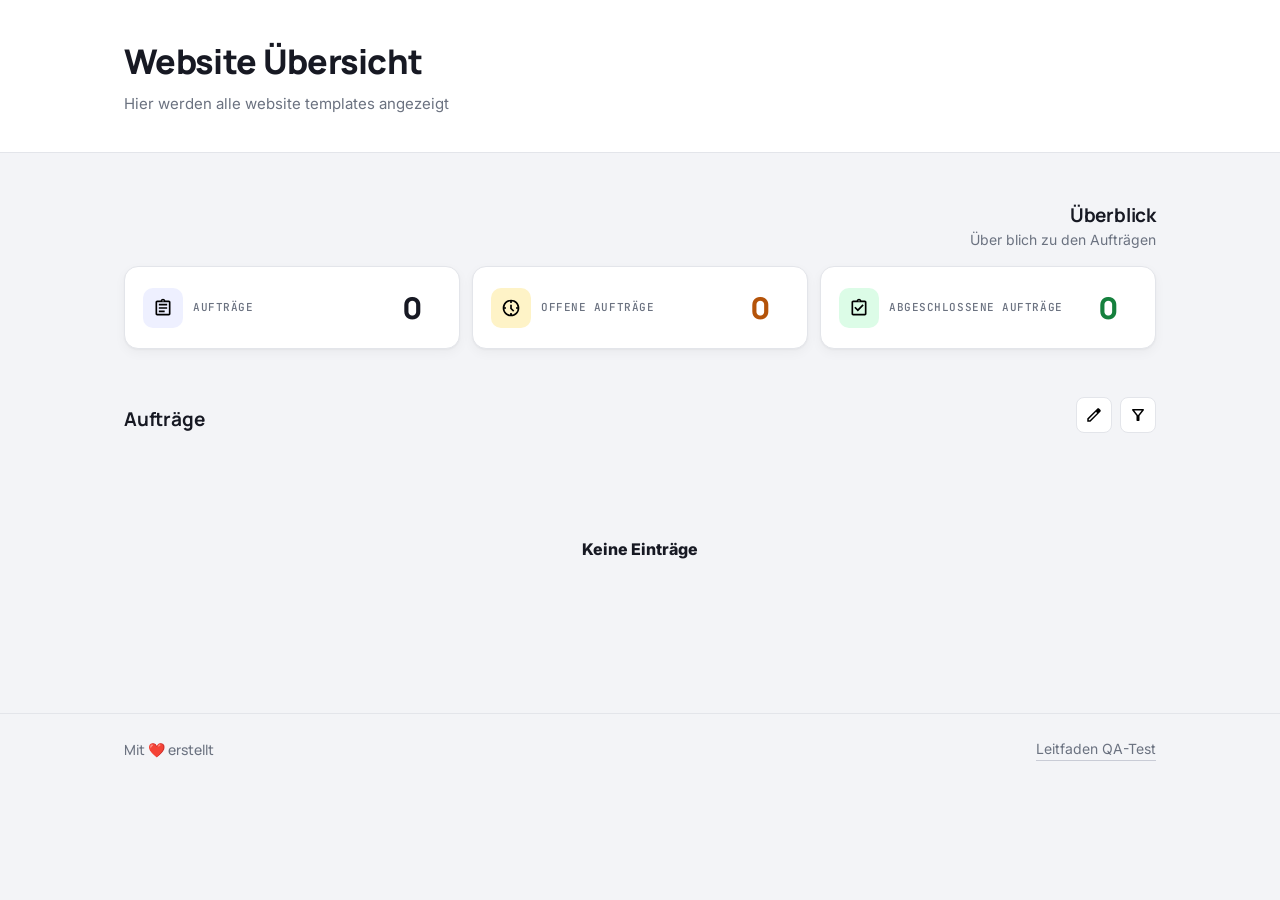
==== index.html @ 0ea52051 "Add files via upload" ====
<!DOCTYPE html>
<html lang="en">
<head>
    <meta charset="UTF-8">
    <meta name="viewport" content="width=device-width, initial-scale=1.0">
    <title>Vorschau</title>
    <link rel="stylesheet" href="./styles.css">
    <script src="./scripts/main.js" defer></script>
    <script src="./scripts/app.js" defer></script>
</head>
<body>
    <header>
        <section class="wb-main-headline-container">
            <div class="content-container">
                <h1 class="healdine main-headline">Website Übersicht</h1>
                <p class="headline-subtext main-headline-sub-text">Hier werden alle website templates angezeigt</p>
            </div>
        </section>
    </header>
    <main>
        <section>
            <div class="edit-btn-list" id="editBtnList">
                <button class="edit-btn close-btn" type="button" aria-label="Bearbeitung abbrechen">
                    <svg xmlns="http://www.w3.org/2000/svg" height="24px" viewBox="0 -960 960 960" width="24px" fill="#000000">
                        <path d="m256-200-56-56 224-224-224-224 56-56 224 224 224-224 56 56-224 224 224 224-56 56-224-224-224 224Z"/>
                    </svg>
                </button>
                <button class="edit-btn save-btn" type="button" aria-label="Änderungen speichern">
                    <svg xmlns="http://www.w3.org/2000/svg" height="24px" viewBox="0 -960 960 960" width="24px" fill="#000000">
                        <path d="M382-240 154-468l57-57 171 171 367-367 57 57-424 424Z"/>
                    </svg>
                </button>
            </div>
        </section>
        <section>
            <div class="content-contaienr">
                <div class="content-headline-container stats-card-headline">
                    <h2 class="content-headline headline">Überblick</h2>
                    <p class="headline-subtext">Über blich zu den Aufträgen</p>
                </div>
                <div class="card-list">
                    <div class="stast-card">
                        <div class="stats-card-header">
                            <svg xmlns="http://www.w3.org/2000/svg" height="24px" viewBox="0 -960 960 960" width="24px" fill="#000000">
                                <path d="M200-120q-33 0-56.5-23.5T120-200v-560q0-33 23.5-56.5T200-840h168q13-36 43.5-58t68.5-22q38 0 68.5 22t43.5 58h168q33 0 56.5 23.5T840-760v560q0 33-23.5 56.5T760-120H200Zm0-80h560v-560H200v560Zm80-80h280v-80H280v80Zm0-160h400v-80H280v80Zm0-160h400v-80H280v80Zm221.5-198.5Q510-807 510-820t-8.5-21.5Q493-850 480-850t-21.5 8.5Q450-833 450-820t8.5 21.5Q467-790 480-790t21.5-8.5ZM200-200v-560 560Z"/>
                            </svg>
                            <h3 class="stast-card-headline">Aufträge</h3>
                        </div>
                        <div class="stats-card-main" id="statsCardJobCounters">
                            11
                        </div>
                    </div>
                    <div class="stast-card">
                        <div class="stats-card-header">
                            <svg xmlns="http://www.w3.org/2000/svg" height="24px" viewBox="0 -960 960 960" width="24px" fill="#000000">
                                <path d="M582-298 440-440v-200h80v167l118 118-56 57ZM440-720v-80h80v80h-80Zm280 280v-80h80v80h-80ZM440-160v-80h80v80h-80ZM160-440v-80h80v80h-80ZM480-80q-83 0-156-31.5T197-197q-54-54-85.5-127T80-480q0-83 31.5-156T197-763q54-54 127-85.5T480-880q83 0 156 31.5T763-763q54 54 85.5 127T880-480q0 83-31.5 156T763-197q-54 54-127 85.5T480-80Zm0-80q134 0 227-93t93-227q0-134-93-227t-227-93q-134 0-227 93t-93 227q0 134 93 227t227 93Zm0-320Z"/>
                            </svg>
                            <h3 class="stast-card-headline">Offene Aufträge</h3>
                        </div>
                        <div class="stats-card-main" id="statsCardOpenJobCounters">
                            3
                        </div>
                    </div>
                    <div class="stast-card">
                        <div class="stats-card-header">
                            <svg xmlns="http://www.w3.org/2000/svg" height="24px" viewBox="0 -960 960 960" width="24px" fill="#000000">
                                <path d="m424-318 282-282-56-56-226 226-114-114-56 56 170 170ZM200-120q-33 0-56.5-23.5T120-200v-560q0-33 23.5-56.5T200-840h168q13-36 43.5-58t68.5-22q38 0 68.5 22t43.5 58h168q33 0 56.5 23.5T840-760v560q0 33-23.5 56.5T760-120H200Zm0-80h560v-560H200v560Zm301.5-598.5Q510-807 510-820t-8.5-21.5Q493-850 480-850t-21.5 8.5Q450-833 450-820t8.5 21.5Q467-790 480-790t21.5-8.5ZM200-200v-560 560Z"/>
                            </svg>
                            <h3 class="stast-card-headline">Abgeschlossene Aufträge</h3>
                        </div>
                        <div class="stats-card-main" id="statsClosedOpenJobCounters">
                            8
                        </div>
                    </div>
                </div>
            </div>
        </section>
        <section>
            <div class="content-contaienr">
                <div class="content-headline-container">
                    <div class="content-left">
                        <h2 class="content-headline">Aufträge</h2>
                    </div>
                    <div class="content-rigth">
                        <button class="list-btn event-btn"
                            type="button"
                            title="Menü öffnen"
                            aria-label="Edit Btn öffnen"
                            aria-expanded="false"
                            data-action="toggle-class"
                            data-target="#editBtnList"
                            data-class="hidden">
                            <svg xmlns="http://www.w3.org/2000/svg" height="24px" viewBox="0 -960 960 960" width="24px" fill="#000000">
                                <path d="M200-200h57l391-391-57-57-391 391v57Zm-80 80v-170l528-527q12-11 26.5-17t30.5-6q16 0 31 6t26 18l55 56q12 11 17.5 26t5.5 30q0 16-5.5 30.5T817-647L290-120H120Zm640-584-56-56 56 56Zm-141 85-28-29 57 57-29-28Z"/>
                            </svg>
                        </button>
                        <div class="filter-btn-contaienr">
                            <button class="list-btn event-btn" id="filter-"
                                type="button"
                                title="Menü öffnen"
                                aria-label="Menü öffnen"
                                aria-expanded="false"
                                data-action="toggle-class"
                                data-target="#nav-links"
                                data-class="is-open">
                                <svg xmlns="http://www.w3.org/2000/svg" height="24px" viewBox="0 -960 960 960" width="24px" fill="#000000">
                                    <path d="M440-160q-17 0-28.5-11.5T400-200v-240L168-736q-15-20-4.5-42t36.5-22h560q26 0 36.5 22t-4.5 42L560-440v240q0 17-11.5 28.5T520-160h-80Zm40-308 198-252H282l198 252Zm0 0Z"/>
                                </svg>
                            </button>
                            <div class="filter-dropdown">
                                <div class="dropdown-item">
                                    keinen
                                </div>
                                <div class="dropdown-item">
                                    Nicht Bearbeitet
                                </div>
                                <div class="dropdown-item is-active">
                                    Neuste
                                </div>
                                <div class="dropdown-item">
                                    Älteste
                                </div>
                            </div>
                        </div>
                    </div>
                </div>
                <div class="job-list" id="jobDisplay">
                    <!-- Job cards werden hier dynamisch per JavaScript eingefügt -->
                </div>
            </div>
        </section>
    </main>
    <div class="preview-overlay hidden" id="previewOverlay">
        <div class="preview-overlay-backdrop"></div>
        <div class="preview-overlay-content" role="dialog" aria-modal="true" aria-labelledby="previewTitle">
            <div class="preview-overlay-toolbar">
                <div>
                    <h2 class="content-headline" id="previewTitle">Website Vorschau</h2>
                    <p class="headline-subtext" id="previewDescription"></p>
                    <p class="headline-subtext">Schließe die Vorschau, um zur Dashboard-Ansicht zurückzukehren.</p>
                </div>
                <div class="preview-overlay-actions">
                    <button class="open-tab-btn" id="openInNewTabBtn" type="button">Im neuen Tab öffnen</button>
                    <button class="close-preview-btn" id="closePreviewBtn" type="button">Schließen</button>
                </div>
            </div>
            <iframe id="previewIframe" title="Website Vorschau" src="" loading="lazy"></iframe>
        </div>
    </div>
</body>
</html>
    <footer>
        <div class="footer-content">
            <div class="content-left">
                <h3 class="footer-contet-text">Mit ❤️ erstellt </h3>
            </div>
            <div class="content-rigth">
                <a href="#">Leitfaden QA-Test</a>
            </div>
        </div>
    </footer>
</body>
</html>
---- styles.css ----
/* ==========================================================================
   Website Übersicht – Dashboard Styles
   Konzept: Jede Karte ist im Kern eine Website – die Job-Liste zitiert
   deshalb dezent die Browser-Fenster-Optik (Ampel-Punkte oben links) als
   Signature-Element. Ruhige Statskarten, ein Akzent (Indigo), zwei klare
   Status-Farben (Amber = offen, Grün = erledigt).
   ========================================================================== */

@import url('https://fonts.googleapis.com/css2?family=Manrope:wght@600;700;800&family=Inter:wght@400;500;600&family=JetBrains+Mono:wght@400;500;600&display=swap');

/* ---------- 1. Variablendefinition ---------- */
:root {
    /* Farben */
    --bg: #F3F4F7;
    --surface: #FFFFFF;
    --surface-sunken: #EBEDF2;
    --ink: #171923;
    --ink-muted: #6B7280;
    --border: #E3E5EA;
    --border-strong: #C9CCD6;

    --accent: #4F46E5;
    --accent-hover: #4338CA;
    --accent-soft: #EEF0FF;

    --status-open-bg: #FEF3C7;
    --status-open-text: #B45309;
    --status-done-bg: #DCFCE7;
    --status-done-text: #15803D;

    --tab-restaurant: #DC6B4F;
    --tab-steuerberater: #4F46E5;
    --tab-anwalt: #4B5563;
    --tab-portfolio: #0EA5A4;
    --tab-default: var(--ink-muted);

    /* Typografie */
    --font-display: 'Manrope', sans-serif;
    --font-mono: 'JetBrains Mono', monospace;
    --font-body: 'Inter', sans-serif;

    /* Layout */
    --radius: 14px;
    --content-width: 1080px;
    --shadow-card: 0 1px 2px rgba(23, 25, 35, 0.04), 0 4px 12px rgba(23, 25, 35, 0.04);
}

/* ---------- 2. Reset ---------- */
*, *::before, *::after { box-sizing: border-box; }
html { -webkit-text-size-adjust: 100%; }

body {
    margin: 0;
    background: var(--bg);
    color: var(--ink);
    font-family: var(--font-body);
    font-size: 16px;
    line-height: 1.5;
    -webkit-font-smoothing: antialiased;
}

h1, h2, h3 { margin: 0; font-family: var(--font-display); color: var(--ink); }
p { margin: 0; }
a { color: inherit; text-decoration: none; }
button { font: inherit; color: inherit; background: none; border: none; cursor: pointer; padding: 0; }
svg { display: block; }

div svg {
    width: 100%;
    height: 100%;
}

/* Verlässlicher globaler Hebel: unabhängig davon, welche Klasse ein Element
   sonst trägt (z. B. .list-btn { display:inline-flex }), gewinnt [hidden]
   immer. */
[hidden] {
    display: none !important;
}

:focus-visible {
    outline: 2px solid var(--accent);
    outline-offset: 2px;
    border-radius: 4px;
}

@media (prefers-reduced-motion: reduce) {
    *, *::before, *::after {
        animation-duration: 0.001ms !important;
        transition-duration: 0.001ms !important;
    }
}

/* ---------- 3. Utility / Mehrfach verwendete Klassen ---------- */
.content-container,
.content-contaienr {
    width: 100%;
    max-width: var(--content-width);
    margin: 0 auto;
    padding: 0 24px;
}

.content-left {
    display: flex;
    align-items: center;
}

.content-rigth {
    display: flex;
    align-items: center;
    gap: 8px;
    position: relative;
}

.headline-subtext {
    color: var(--ink-muted);
    font-size: 14px;
}

.hidden {
    display: none !important;
}

.is-hidden {
    opacity: 0;
    position: absolute;
    user-select: none;
    pointer-events: none;
    z-index: -1;
}

.is-disabled {
    opacity: 0.4;
    cursor: not-allowed;
    pointer-events: none;
}

/* ---------- 4. Layout & Struktur ---------- */
main {
    display: flex;
    flex-direction: column;
    gap: 48px;
    padding-bottom: 64px;
}

section { width: 100%; }

/* ---------- 5. Header ---------- */
header {
    border-bottom: 1px solid var(--border);
    background: var(--surface);
}

.wb-main-headline-container {
    padding: 36px 0;
}

.main-headline {
    font-size: clamp(26px, 3.6vw, 34px);
    font-weight: 800;
    letter-spacing: -0.02em;
}

.main-headline-sub-text {
    margin-top: 6px;
    color: var(--ink-muted);
    font-size: 15px;
}

/* ---------- 6. Sektions-Überschriften ---------- */
.content-headline-container {
    display: flex;
    justify-content: space-between;
    align-items: flex-end;
    gap: 16px;
    margin-bottom: 16px;
}

.content-headline {
    font-size: 19px;
    font-weight: 700;
    letter-spacing: -0.01em;
}

/* ---------- 7. Bearbeiten-Leiste (Edit-Modus) ----------
   Schwebende Pill unten mittig. Save ist die primäre Aktion (gefüllt,
   Akzentfarbe), Close die sekundäre (ruhig, outline) – klare Hierarchie
   statt zweier gleichwertig aussehender Buttons. */
.edit-btn-list {
    position: fixed;
    left: 50%;
    bottom: 24px;
    transform: translateX(-50%) translateY(6px);
    display: flex;
    align-items: center;
    gap: 8px;
    padding: 8px;
    background: var(--surface);
    border: 1px solid var(--border);
    border-radius: 999px;
    box-shadow: 0 12px 32px rgba(23, 25, 35, 0.16), 0 2px 8px rgba(23, 25, 35, 0.08);
    z-index: 999;
    opacity: 0;
    pointer-events: none;
    transition: opacity 0.18s ease, transform 0.18s ease;
}

.edit-btn-list:has(.edit-btn:not([hidden])) {
    opacity: 1;
    pointer-events: auto;
    transform: translateX(-50%) translateY(0);
}

.edit-btn,
.list-btn {
    width: 36px;
    height: 36px;
    display: inline-flex;
    align-items: center;
    justify-content: center;
    border: 1px solid var(--border);
    border-radius: 8px;
    background: var(--surface);
    color: var(--ink-muted);
    transition: border-color 0.15s ease, color 0.15s ease, background 0.15s ease, transform 0.1s ease;
}

.edit-btn-list .edit-btn {
    width: 40px;
    height: 40px;
    border-radius: 999px;
}

.list-btn:hover,
.edit-btn:hover {
    border-color: var(--border-strong);
    color: var(--ink);
    background: var(--surface-sunken);
}

.save-btn {
    background: rgb(152, 152, 255);
    color: #FFFFFF;
}

.save-btn:hover {
    background: rgb(116, 116, 255);
    color: #FFFFFF;
}

.close-btn {
    color: var(--ink-muted);
}

.close-btn:hover {
    background: var(--surface-sunken);
    border-color: var(--border-strong);
    color: var(--ink);
}

.list-btn svg,
.edit-btn svg { width: 18px; height: 18px; }

/* ---------- 8. Überblick / Statskarten ----------
   Ruhig gehalten, damit das Signature-Element der Job-Liste (Abschnitt 10)
   die einzige auffällige Geste auf der Seite bleibt. */
.stats-card-headline {
    display: flex;
    flex-direction: column;
    gap: 0;
}

.card-list {
    display: grid;
    grid-template-columns: repeat(3, 1fr);
    gap: 12px;
}

.stast-card {
    background: var(--surface);
    border: 1px solid var(--border);
    border-radius: var(--radius);
    box-shadow: var(--shadow-card);
    padding: 18px;
    display: flex;
    align-items: center;
    gap: 14px;
}

.stats-card-header {
    display: flex;
    align-items: center;
    gap: 10px;
    flex: 1;
    min-width: 0;
}

.stats-card-header svg {
    width: 20px;
    height: 20px;
    color: var(--accent);
    flex-shrink: 0;
    padding: 10px;
    box-sizing: content-box;
    background: var(--accent-soft);
    border-radius: 10px;
}

.stast-card-headline {
    font-family: var(--font-mono);
    font-size: 11px;
    font-weight: 500;
    text-transform: uppercase;
    letter-spacing: 0.05em;
    color: var(--ink-muted);
    white-space: nowrap;
    overflow: hidden;
    text-overflow: ellipsis;
}

.stats-card-main {
    font-family: var(--font-display);
    font-size: 30px;
    font-weight: 800;
    letter-spacing: -0.02em;
    color: var(--ink);
    font-variant-numeric: tabular-nums;
    flex-shrink: 0;
    padding-right: 20px;
}

/* Statuskarten-Akzente per Reihenfolge. .stast-card liegt direkt in
   .card-list (keine weiteren Geschwister davor): (2) = Offene Aufträge,
   (3) = Abgeschlossene Aufträge. */
.stast-card:nth-of-type(2) .stats-card-main,
.stast-card:nth-of-type(2) .stats-card-header svg {
    color: var(--status-open-text);
}
.stast-card:nth-of-type(2) .stats-card-header svg {
    background: var(--status-open-bg);
}

.stast-card:nth-of-type(3) .stats-card-main,
.stast-card:nth-of-type(3) .stats-card-header svg {
    color: var(--status-done-text);
}
.stast-card:nth-of-type(3) .stats-card-header svg {
    background: var(--status-done-bg);
}

/* ---------- 9. Filter & Buttons ---------- */
.filter-btn-contaienr { position: relative; }

.filter-dropdown {
    position: absolute;
    top: calc(100% + 8px);
    right: 0;
    min-width: 168px;
    background: var(--surface);
    border: 1px solid var(--border);
    border-radius: 10px;
    box-shadow: 0 8px 24px rgba(23, 25, 35, 0.1);
    padding: 6px;
    display: none;
    flex-direction: column;
    gap: 2px;
    z-index: 20;
}

.filter-btn-contaienr.is-open .filter-dropdown { display: flex; }

.dropdown-item {
    padding: 9px 10px;
    border-radius: 6px;
    font-size: 14px;
    color: var(--ink);
    cursor: pointer;
    transition: background 0.15s ease;
}

.dropdown-item:hover,
.dropdown-item:focus-visible {
    background: var(--surface-sunken);
}

.dropdown-item.is-active {
    color: var(--accent);
    font-weight: 600;
}

/* Change: Svg statt icon einbauen  */

.dropdown-item.is-active::before {
    content: "✓ ";
}

.is-empty {
    display: flex;
    justify-content: center;
    align-items: center;
    height: 200px;
    font-weight: 800;
}

/* ---------- 10. Aufträge / Job-Liste ----------
   Signature-Element: jede Karte zitiert eine Browser-Fensterleiste (die
   drei Punkte oben links) – naheliegend, weil jede Karte tatsächlich eine
   Website repräsentiert. */
.job-list {
    display: flex;
    flex-direction: column;
    gap: 10px;
}

.preview-overlay {
    position: fixed;
    inset: 0;
    z-index: 1000;
    display: flex;
    align-items: center;
    justify-content: center;
    padding: 20px;
    overflow: hidden;
}

.preview-overlay.hidden {
    display: none;
}

.preview-overlay-content {
    position: relative;
    width: 100%;
    height: 100%;
    max-width: 1400px;
    background: var(--surface);
    border-radius: 20px;
    overflow: hidden;
    display: flex;
    flex-direction: column;
    box-shadow: 0 32px 80px rgba(15, 23, 42, 0.2);
}

.preview-overlay-toolbar {
    display: flex;
    align-items: center;
    justify-content: space-between;
    gap: 16px;
    padding: 18px 22px;
    border-bottom: 1px solid var(--border);
    background: var(--surface);
}

.preview-overlay-actions {
    display: flex;
    align-items: center;
    gap: 10px;
}

.open-tab-btn,
.close-preview-btn {
    padding: 12px 16px;
    border-radius: 12px;
    border: 1px solid var(--border);
    background: var(--surface);
    color: var(--ink);
    font-weight: 600;
    cursor: pointer;
    transition: background 0.15s ease, border-color 0.15s ease, color 0.15s ease;
}

.job-list-item-description {
    margin: 8px 0 0;
    color: var(--ink-muted);
    font-size: 13px;
    line-height: 1.4;
    max-width: 85%;
}

.open-tab-btn:hover,
.close-preview-btn:hover {
    border-color: var(--border-strong);
    background: var(--surface-sunken);
}

.open-tab-btn:disabled {
    opacity: 0.5;
    cursor: not-allowed;
}

#previewIframe {
    width: 100%;
    flex: 1;
    border: none;
    background: var(--surface);
}

.preview-open header,
.preview-open main,
.preview-open footer {
    display: none;
}

.job-list-item {
    position: relative;
    background: var(--surface);
    border: 1px solid var(--border);
    border-left: 4px solid var(--tab-color, var(--tab-default));
    border-radius: 10px;
    box-shadow: var(--shadow-card);
    padding-top: 24px;
    transition: transform 0.15s ease, box-shadow 0.15s ease, background-color 0.15s ease;
}

.job-list-item:hover {
    transform: translateY(-1px);
    background-color: var(--surface-sunken);
    box-shadow: 0 2px 4px rgba(23, 25, 35, 0.06), 0 10px 22px rgba(23, 25, 35, 0.07);
}

.job-list-item a {
    display: flex;
    align-items: center;
    justify-content: space-between;
    gap: 16px;
    padding: 0 20px 16px;
}

.job-list-item-headline-contaienr {
    display: flex;
    flex-direction: column;
    gap: 4px;
}

.job-list-item-headline {
    font-size: 16px;
    font-weight: 700;
    letter-spacing: -0.01em;
}

#jobDate,
.job-list-item-headline-contaienr .headline-subtext {
    font-family: var(--font-mono);
    font-size: 12px;
    letter-spacing: 0.01em;
}

.job-card-controls {
    display: flex;
    align-items: center;
    justify-content: space-between;
    gap: 12px;
    padding: 0 20px 16px;
    border-top: 1px solid var(--border);
    padding-top: 12px;
    margin: 0 20px 16px;
    padding-left: 0;
    padding-right: 0;
}

.job-card-checkbox {
    display: none;
    align-items: center;
    gap: 8px;
    font-family: var(--font-mono);
    color: var(--ink-muted);
    font-size: 13px;
    cursor: pointer;
}

.job-card-checkbox input {
    width: 18px;
    height: 18px;
    accent-color: var(--accent);
    cursor: pointer;
}

.job-list.edit-mode .job-card-checkbox {
    display: inline-flex;
}

.job-status {
    display: inline-flex;
    align-items: center;
    gap: 6px;
    padding: 4px 10px;
    font-family: var(--font-mono);
    font-size: 11px;
    font-weight: 600;
    border-radius: 999px;
    text-transform: uppercase;
    letter-spacing: 0.04em;
}

.job-status::before {
    content: '';
    display: inline-block;
    width: 6px;
    height: 6px;
    border-radius: 50%;
}

.job-status:empty {
    display: none;
}

.job-status[data-status="offen"] {
    background: var(--status-open-bg);
    color: var(--status-open-text);
}

.job-status[data-status="offen"]::before {
    background: var(--status-open-text);
}

.job-status[data-status="bearbeitet"] {
    background: var(--status-done-bg);
    color: var(--status-done-text);
}

.job-status[data-status="bearbeitet"]::before {
    background: var(--status-done-text);
}

.job-list-item.is-filtered-out { display: none; }

/* ---------- 11. Footer ---------- */
footer {
    border-top: 1px solid var(--border);
    padding: 24px 0;
}

.footer-content {
    display: flex;
    align-items: center;
    justify-content: space-between;
    gap: 16px;
    max-width: var(--content-width);
    margin: 0 auto;
    padding: 0 24px;
}

.footer-contet-text {
    font-size: 14px;
    font-weight: 500;
    color: var(--ink-muted);
}

.footer-content .content-rigth a {
    font-size: 14px;
    color: var(--ink-muted);
    border-bottom: 1px solid var(--border-strong);
    padding-bottom: 1px;
    transition: color 0.15s ease, border-color 0.15s ease;
}

.footer-content .content-rigth a:hover {
    color: var(--accent);
    border-color: var(--accent);
}

/* ---------- 12. Einlade-Animation (dezent) ---------- */
.stast-card,
.job-list-item {
    animation: fade-up 0.4s ease both;
}

.stast-card:nth-of-type(2) { animation-delay: 0.05s; }
.stast-card:nth-of-type(3) { animation-delay: 0.1s; }
.job-list .job-list-item:nth-child(1) { animation-delay: 0.05s; }
.job-list .job-list-item:nth-child(2) { animation-delay: 0.1s; }
.job-list .job-list-item:nth-child(3) { animation-delay: 0.15s; }
.job-list .job-list-item:nth-child(4) { animation-delay: 0.2s; }

@keyframes fade-up {
    from { opacity: 0; transform: translateY(6px); }
    to { opacity: 1; transform: translateY(0); }
}

/* ---------- 13. Responsive ---------- */
@media (max-width: 860px) {
    .card-list {
        grid-template-columns: 1fr;
    }
}

@media (max-width: 560px) {
    .wb-main-headline-container { padding: 28px 0; }
    .content-headline-container { flex-wrap: wrap; }
    .job-list-item a { padding: 0 16px 14px; }
    .job-card-controls { margin: 0 16px 14px; }
    .footer-content { flex-direction: column; align-items: flex-start; gap: 8px; }
    .edit-btn-list { bottom: 12px; }
}
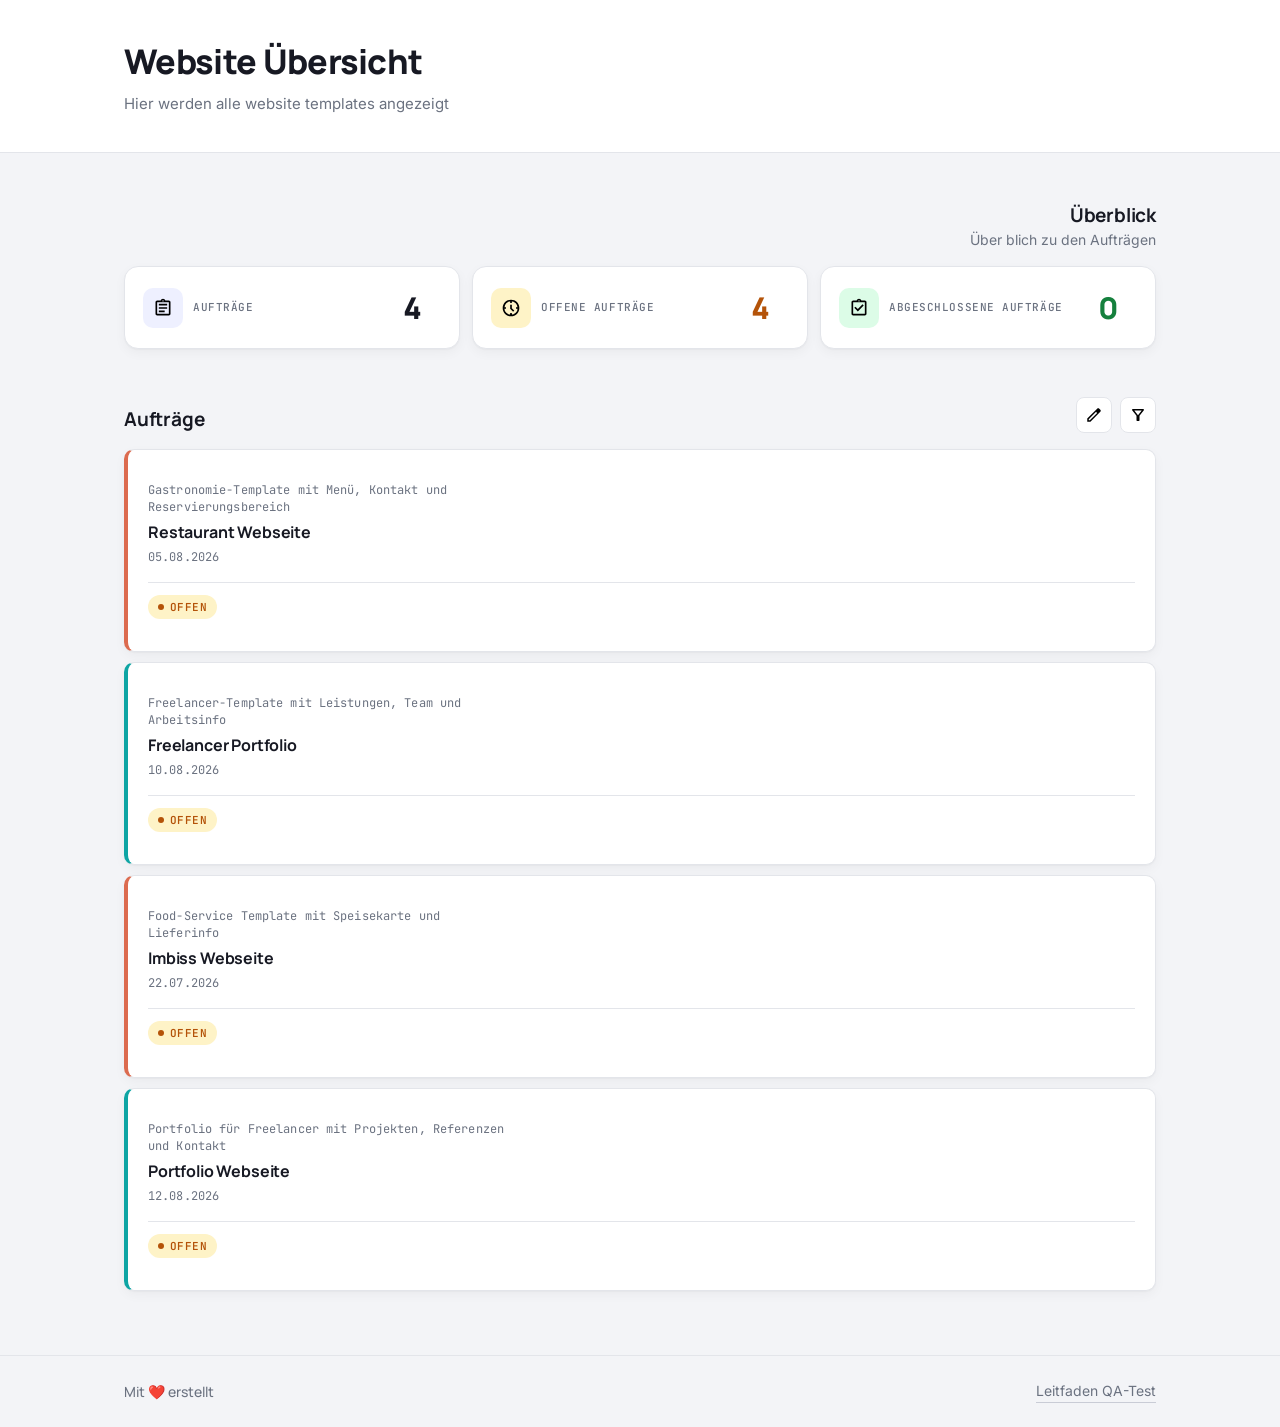
==== commit a6a5cd46: "file paths geändert" ====
--- a/index.html
+++ b/index.html
@@ -5,8 +5,8 @@
     <meta name="viewport" content="width=device-width, initial-scale=1.0">
     <title>Vorschau</title>
     <link rel="stylesheet" href="./styles.css">
-    <script src="./scripts/main.js" defer></script>
-    <script src="./scripts/app.js" defer></script>
+    <script src="/scripts/main.js" defer></script>
+    <script src="/scripts/app.js" defer></script>
 </head>
 <body>
     <header>
